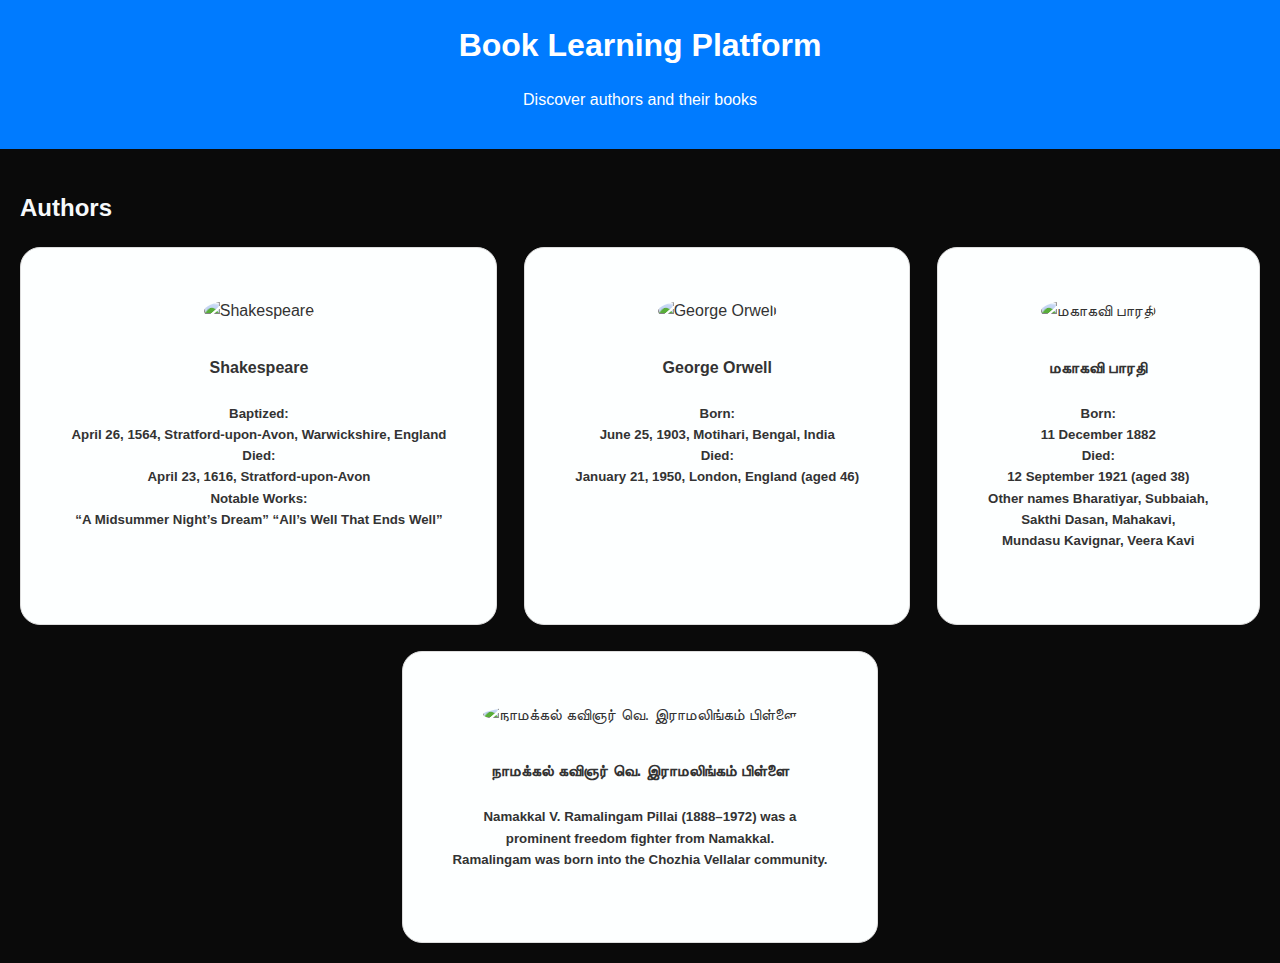
==== index.html @ e2cee4d5 "Add files via upload" ====
<!DOCTYPE html>
<html lang="en">
  <head>
    <meta charset="UTF-8" />
    <meta name="viewport" content="width=device-width, initial-scale=1.0" />
    <title>Book Learning Website</title>
    <link rel="stylesheet" href="style.css" />
  </head>
  <body>
    <header>
      <h1>Book Learning Platform</h1>
      <p>Discover authors and their books</p>
    </header>

    <main>
      <!-- Authors Section -->
      <section id="authors">
        <h2>Authors</h2>
        <div class="author-list">
          <div class="author-card" onclick="showBooks(1)">
            <img src="assets/author1.jpg" alt="Shakespeare" />
            <h4>Shakespeare</h4>
            <h5>Baptized: <br>April 26, 1564, Stratford-upon-Avon, Warwickshire, England<br>
                Died:<br> April 23, 1616, Stratford-upon-Avon<br>
                Notable Works:<br> “A Midsummer Night’s Dream” “All’s Well That Ends Well” </h5>
          </div>
          <div class="author-card" onclick="showBooks(2)">
            <img src="assets/author2.jpg" alt="George Orwell" />
            <h4>George Orwell</h4>
            <h5>Born:<br> June 25, 1903, Motihari, Bengal, India<br>
                Died:<br> January 21, 1950, London, England (aged 46)</h5>
          </div>
          <div class="author-card" onclick="showBooks(3)">
            <img src="assets/bharathiyar.jpg" alt="மகாகவி பாரதி" />
            <h4>மகாகவி பாரதி</h4>
            <h5>Born:<br>	11 December 1882<br>
                Died:	<br>12 September 1921 (aged 38)<br>
              Other names	Bharatiyar, Subbaiah, <br>
              Sakthi Dasan, Mahakavi, <br>Mundasu Kavignar, Veera Kavi</h5>
          </div>
          <div class="author-card" onclick="showBooks(4)">
            <img
              src="assets/ramalingam.jpeg"
              alt="நாமக்கல் கவிஞர் வெ. இராமலிங்கம் பிள்ளை"
            />
            <h4>நாமக்கல் கவிஞர் வெ. இராமலிங்கம் பிள்ளை</h4>
            <h5>Namakkal V. Ramalingam Pillai (1888–1972) was a <br>
              prominent freedom fighter from Namakkal.<br>
               Ramalingam was born into the Chozhia Vellalar community.</h5>
          </div>
        </div>
      </section>

      <!-- Books Section -->
      <section id="books" style="display: none">
        <h2>Books by <span id="author-name"></span></h2>
        <ul id="book-list"></ul>
        <button onclick="goBack()">Back to Authors</button>
      </section>

      <!-- Book Details Section -->
      <section id="book-details" style="display: none">
        <h2>Book Details</h2>
        <p><strong>Title:<br></Title:br> </strong> <span id="book-title"></span></p>
        <p>
          <strong>Description:<br> </strong> <span id="book-description"></span>
        </p>
        <p>
          <button onclick="goBackToBooks()">Back to Books</button>
        </p>
      </section>
    </main>

    <script>
      // Sample data for authors and books
      const authors = [
        {
          id: 1,
          name: "Shakespeare",
          books: [
            {
              title: "Hamlet",
              description:
                "The Tragedy of Hamlet, Prince of Denmark, often shortened to Hamlet, is a tragedy written by William Shakespeare sometime between 1599 and 1601. It is Shakespeare's longest play",
            },
            {
              title: "The Merchant of Venice",
              description:
                "The Merchant of Venice is a play by William Shakespeare, believed to have been written between 1596 and 1598. A merchant in Venice named Antonio defaults on a large loan taken out on behalf of his dear friend, Bassanio, and provided by a Jewish moneylender, Shylock, with seemingly inevitable fatal consequences.",
            },
            {
              title: "King Lear",
              description:
                "The Tragedy of King Lear, often shortened to King Lear, is a tragedy written by William Shakespeare. It is loosely based on the mythological Leir of Britain. King Lear, in preparation for his old age, divides his power and land between his daughters Goneril and Regan, who pay homage to gain favour, feigning love. ",
            },
            {
              title: "The Tragedie of Macbeth",
              description:
                "The Tragedy of Macbeth, often shortened to Macbeth, is a tragedy by William Shakespeare, estimated to have been first performed in 1606. It dramatises the physically violent and damaging psychological effects of political ambitions and power.",
            },
            {
              title: "Romeo and Juliet",
              description:
                "The Tragedy of Romeo and Juliet, often shortened to Romeo and Juliet, is a tragedy written by William Shakespeare early in his career about the romance between two Italian youths from feuding families. ",
            },
          ],
        },
        {
          id: 2,
          name: "George Orwell",
          books: [
            {
              title: "Nineteen Eighty-Four",
              description:
                "Nineteen Eighty-Four (also published as 1984) is a dystopian novel and cautionary tale by English writer George Orwell. It was published on 8 June 1949 by Secker & Warburg as Orwell's ninth and final book completed in his lifetime",
            },
            {
              title: "Animal Farm",
              description:
                "Animal Farm is a satirical allegorical novella, in the form of a beast fable,[1] by George Orwell, first published in England on 17 August 1945.[2][3] It tells the story of a group of anthropomorphic farm animals who rebel against their human farmer, hoping to create a society where the animals can be equal, free, and happy.",
            },
            {
              title: "Homage to Catalonia",
              description:
                "Homage to Catalonia is a 1938 memoir by English writer George Orwell, in which he accounts his personal experiences and observations while fighting in the Spanish Civil War.",
            },
            {
              title: "Down and Out in Paris and London",
              description:
                "Down and Out in Paris and London is the first full-length work by the English author George Orwell, published in 1933. It is a memoir[2] in two parts on the theme of poverty in the two cities. Its target audience was the middle- and upper-class members of society—those who were more likely to be well educated—and it exposes the poverty existing in two prosperous cities: Paris and London.",
            },
            {
              title: "Burmese Days",
              description:
                "Burmese Days is the first novel by English writer George Orwell, published in 1934. Set in British Burma during the waning days of empire, when Burma was ruled from Delhi as part of British India, the novel serves",
            },
          ],
        },
        {
          id: 3,
          name: "மகாகவி பாரதி",
          books: [
            {
              title: "Panjali Sabatham",
              description:
                "Panchali Sabatham (Tamil: பாஞ்சாலி சபதம், lit. 'Panchali's Vow') is a Tamil epic by the poet Subramania Bharati.[1] The poem retells the events of the episode of the game of dice from the Mahabharata. Bharati uses the incidents from the Mahabharata to draw parallels with the Kurukshetra War and the Indian War of Independence and Panchali (Draupadi) with Bharata Mata.",
            },
            {
              title: "Subramania Bharati",
              description:
                "The Sparrow was a poem written by Subramania Bharati who was born in the Tirunelveli district of Tamil Nadu. The poem manifests his longing for independence for the country and for his own spiritual liberation.",
            },
            {
              title: "Theiva Paadalgal",
              description:
                "Chinnaswami Subramania Bharathi was an Indian writer, poet, journalist, Indian independence activist and social reformer from Tamil Nadu, India. Popularly known as Mahakavi Bharathiyar, he is a pioneer of modern Tamil poetry and is considered one among the greatest of Tamil literary figures of all time. His numerous works were fiery songs kindling patriotism and nationalism during Indian Independence movement.",
            },
            {
              title: "Thesiya Padalgal",
              description:
                "Thesiya Padalgal, Subramaniya Bharathiyar is a collection of songs written by Subramania Bharathiar. The book was first published on December 25, 2013.",
            },
            {
              title: "Bharathiyar Kavidhaigal ",
              description:
                "மகாகவி சுப்பிரமணிய பாரதியாரின் சில கவிதைகளின் பெயர்கள்: பாமாலை, பக்திப் பாடல்கள், விநாயகர் நான்மணி மாலை, தோத்திரப் பாடல்கள், சரசுவதி தோத்திரம், லக்ஷ்மி பிரார்த்தனை.",
            },
          ],
        },
        {
          id: 4,
          name: "நாமக்கல் கவிஞர் வெ. இராமலிங்கம் பிள்ளை",
          books: [
            {
              title: "Avalum Avanum",
              description:
                "எளிய பதங்கள், எளிய நடை, எளிதில் அறிந்துகொள்ளக்கூடிய சந்தம், பொது ஜனங்கள் விரும்பும் மெட்டு இவற்றினையுடைய கவிதைகளே நந் தமிழ் நாட்டிற்குத் தற்போது வேண்டுவன. கவிதைகளைப் படித்து ரசிக்க வேண்டும் என்ற ஆர்வமும், கவிதைகளின் உட்கருத்துகளை ஆய்ந்து அனுபவிக்கக்கூடிய ஆற்றலும் நம் தமிழர்களிடையே மிகுந்தெழுந்தோங்கியிருக்கும் இக்காலத்தில் தமிழகத்துள்ளோர் அனைவர் உள்ளத்தையும் கருத்தையும் ஒருங்கே கவரும் 'அவனும் அவளும் என்னும் இக்காவிய நூலைக் காந்தியக் கவிஞர் நாமக்கல் வெ. இராமலிங்கம் பிள்ளையவர்கள் தமிழ் மக்கள் படித்து ரசித்து இன்புறுதற்கு அளித்துள்ளார்கள். இந்நூல் முன்னமேயே தமிழன்பர்களின் பேராதரவைப் பெற்றுள்ளது.",
            },
            {
              title: "மலைக்கள்ளன்",
              description:
                "நாமக்கல் கவிஞர் வெ. இராமலிங்கம் பிள்ளை 1931-ல் சத்யாக்கிரகப் போராட்டத்தில் ஈடுபட்டு ஓராண்டு திருச்சி சிறையில் இருந்தபோது இந்நாவலை எழுதியதாக இதன் முன்னுரையில் குறிப்பிடுகிறார். இந்நாவலை இரண்டு முன்னுதாரணங்களைக் கொண்டு எழுதினார். கல்கி எழுதிய கள்வனின் காதலி மற்றும் ரஷ்யக் கவிஞர் அலக்ஸாண்டர் புஷ்கின் எழுதிய துப்ரோவ்ஸ்கி என்னும் நாவல். வடலிவிளை செம்புலிங்கம் போன்ற கொள்ளையர் பற்றிய கதைப்பாடல்கள் அன்று மக்களிடம் புழக்கத்தில் இருந்தன. அவற்றின் கூறுமுறையை அடியொற்றியது இந்நாவல்.",
            },
            {
              title: "Tamizh Pattru",
              description: "இந்த புத்தகம் பற்றிய தகவல்கள் விரைவில்...",
            },
            {
              title: "Namakkal Kavignar kavithaigal",
              description: "இந்த புத்தகம் பற்றிய தகவல்கள் விரைவில்...",
            },
            {
              title: "தமிழன் இதயம் கவிதைகள்",
              description: "இந்த புத்தகம் பற்றிய தகவல்கள் விரைவில்...",
            },
          ],
        },
      ];

      function showBooks(authorId) {
        const author = authors.find((a) => a.id === authorId);
        document.getElementById("author-name").textContent = author.name;

        const bookList = document.getElementById("book-list");
        bookList.innerHTML = "";

        author.books.forEach((book, index) => {
          const listItem = document.createElement("li");
          listItem.textContent = book.title;
          listItem.onclick = () => showBookDetails(authorId, index);
          bookList.appendChild(listItem);
        });

        document.getElementById("authors").style.display = "none";
        document.getElementById("books").style.display = "block";
      }

      function showBookDetails(authorId, bookIndex) {
        const book = authors.find((a) => a.id === authorId).books[bookIndex];
        document.getElementById("book-title").textContent = book.title;
        document.getElementById("book-description").textContent =
          book.description;

        document.getElementById("books").style.display = "none";
        document.getElementById("book-details").style.display = "block";
      }

      function goBack() {
        document.getElementById("books").style.display = "none";
        document.getElementById("authors").style.display = "block";
      }

      function goBackToBooks() {
        document.getElementById("book-details").style.display = "none";
        document.getElementById("books").style.display = "block";
      }
    </script>
  </body>
</html>
---- style.css ----
/* General Styles */
body {
  font-family: Arial, sans-serif;
  margin: 0;
  padding: 0;
  line-height: 1.6;
  background-color: #0a0a0a;
  color: #333;
}

header {
  background: #007bff;
  color: #ffffff;
  text-align: center;
  padding: 20px 0;
}
h4 {
  color: #333;
}
h1 {
  margin: 0;
}

main {
  padding: 20px;
}
p {
  color: #ffffff;
}

h2 {
  color: #f7f9fb;
  margin-bottom: 20px;
}
h3 {
  color: #ffffff;
}

/* Author List */
.author-list {
  display: flex;
  justify-content: space-around;
  flex-wrap: wrap;
  gap: 26px;
}

.author-card {
  text-align: center;
  cursor: pointer;
  border: 1px solid #ddd;
  padding: 50px;
  background: rgb(253, 255, 255);
  border-radius: 20px;
  transition: transform 0.3s;
}

.author-card:hover {
  transform: scale(1.05);
  background-color: #f7f9fb;
  box-shadow: 0 17px 19px rgb(2, 57, 255);
}

.author-card img {
  width: 250px;
  height: 250px;
  border-radius: 50%;
  margin-bottom: 10px;
}

/* Book List */
#book-list li {
  list-style: none;
  padding: 10px;
  background: white;
  margin-bottom: 10px;
  border: 7px solid #0004094b;
  cursor: pointer;
}

#book-list li:hover {
  background: #0297fab3;
}

/* Buttons */
button {
  background: #007bff;
  color: white;
  padding: 10px 20px;
  border: none;
  border-radius: 5px;
  cursor: pointer;
}

button:hover {
  background: #0056b3;
}
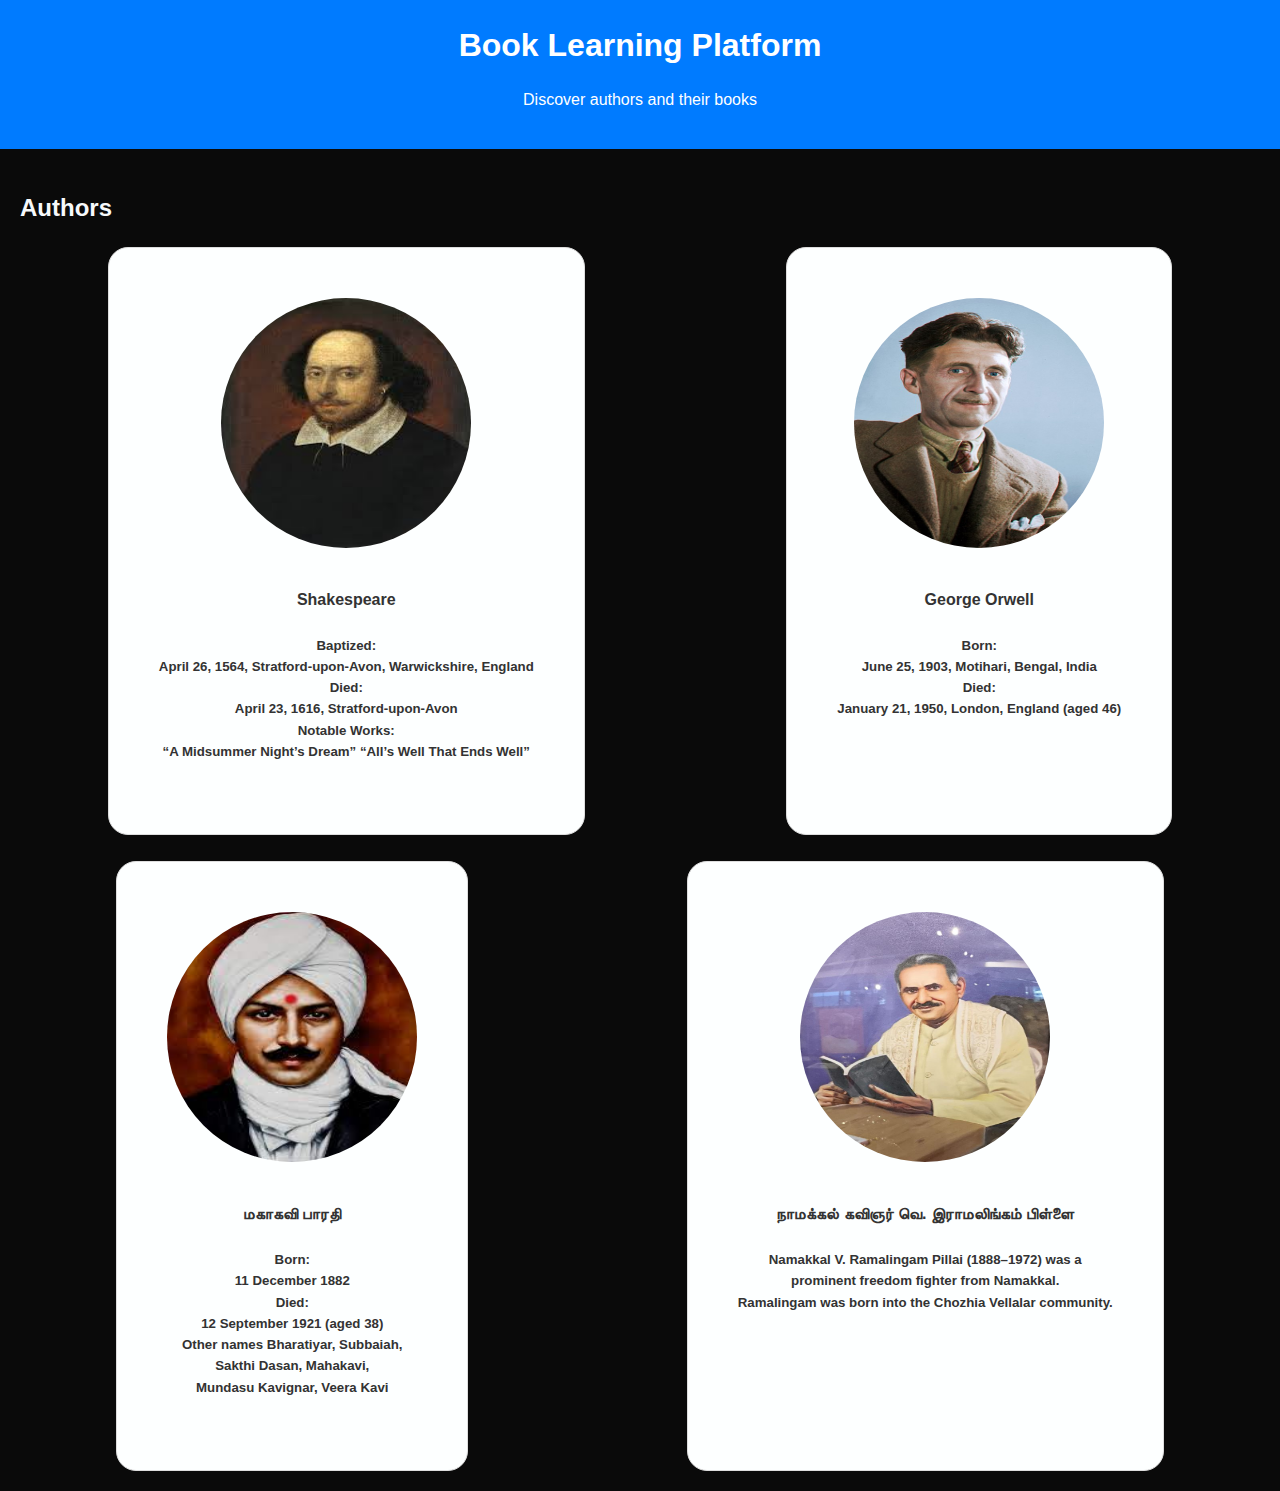
==== commit 1e1c37ac: "Update index.html" ====
--- a/index.html
+++ b/index.html
@@ -18,20 +18,20 @@
         <h2>Authors</h2>
         <div class="author-list">
           <div class="author-card" onclick="showBooks(1)">
-            <img src="assets/author1.jpg" alt="Shakespeare" />
+            <img src="author1.jpg" alt="Shakespeare" />
             <h4>Shakespeare</h4>
             <h5>Baptized: <br>April 26, 1564, Stratford-upon-Avon, Warwickshire, England<br>
                 Died:<br> April 23, 1616, Stratford-upon-Avon<br>
                 Notable Works:<br> “A Midsummer Night’s Dream” “All’s Well That Ends Well” </h5>
           </div>
           <div class="author-card" onclick="showBooks(2)">
-            <img src="assets/author2.jpg" alt="George Orwell" />
+            <img src="author2.jpg" alt="George Orwell" />
             <h4>George Orwell</h4>
             <h5>Born:<br> June 25, 1903, Motihari, Bengal, India<br>
                 Died:<br> January 21, 1950, London, England (aged 46)</h5>
           </div>
           <div class="author-card" onclick="showBooks(3)">
-            <img src="assets/bharathiyar.jpg" alt="மகாகவி பாரதி" />
+            <img src="bharathiyar.jpg" alt="மகாகவி பாரதி" />
             <h4>மகாகவி பாரதி</h4>
             <h5>Born:<br>	11 December 1882<br>
                 Died:	<br>12 September 1921 (aged 38)<br>
@@ -40,7 +40,7 @@
           </div>
           <div class="author-card" onclick="showBooks(4)">
             <img
-              src="assets/ramalingam.jpeg"
+              src="ramalingam.jpeg"
               alt="நாமக்கல் கவிஞர் வெ. இராமலிங்கம் பிள்ளை"
             />
             <h4>நாமக்கல் கவிஞர் வெ. இராமலிங்கம் பிள்ளை</h4>
